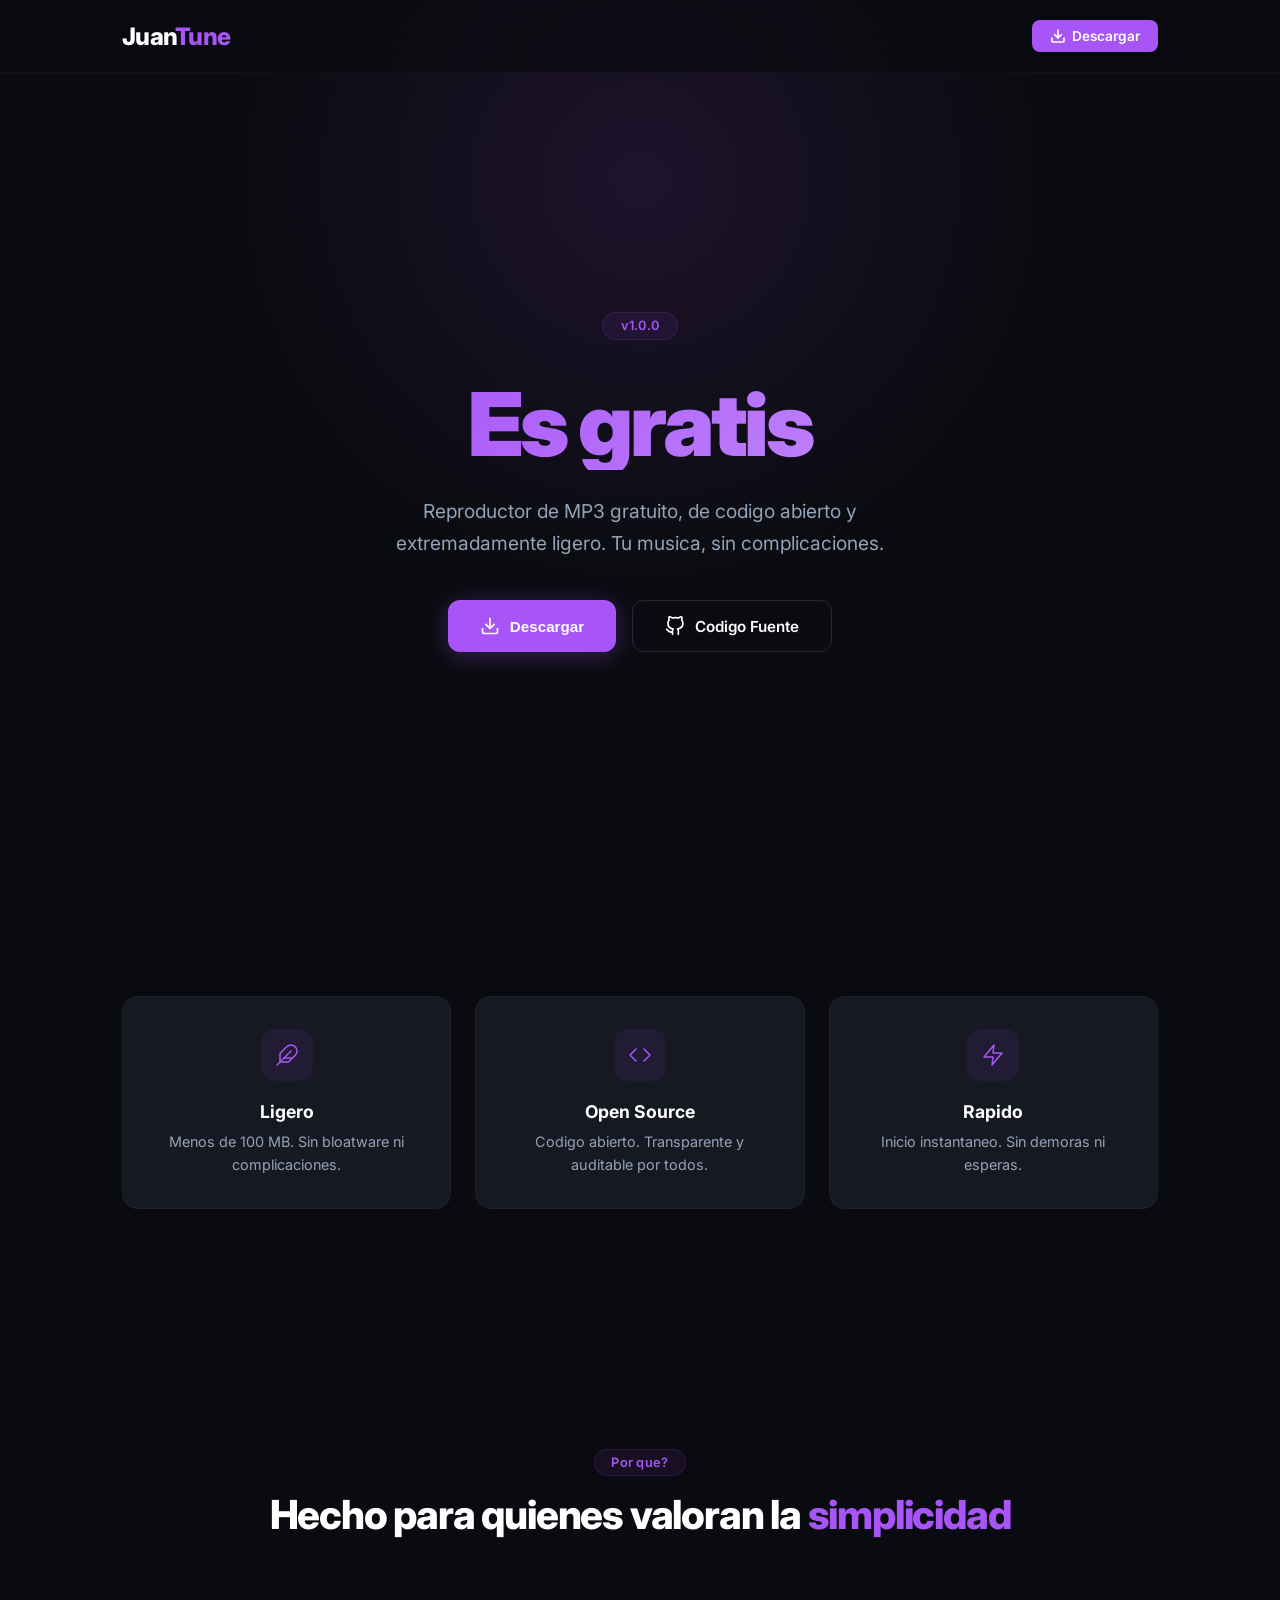
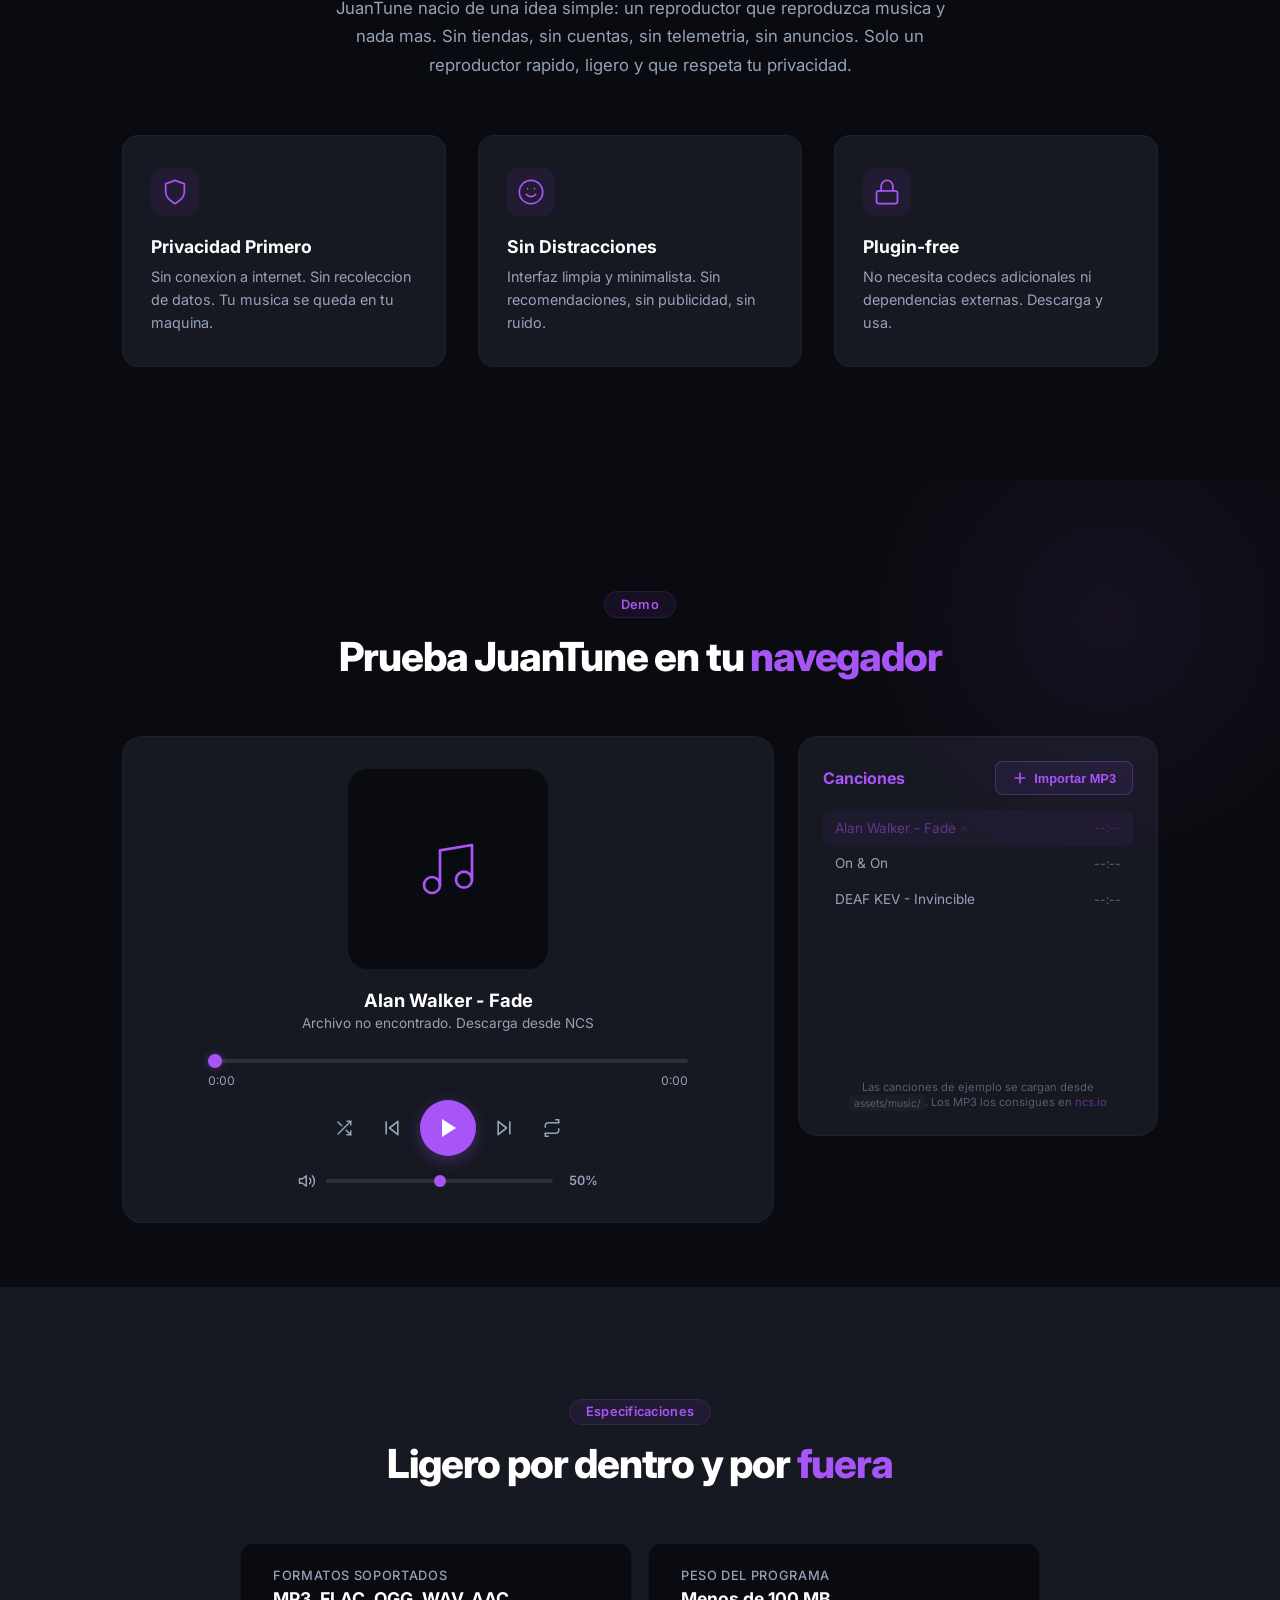
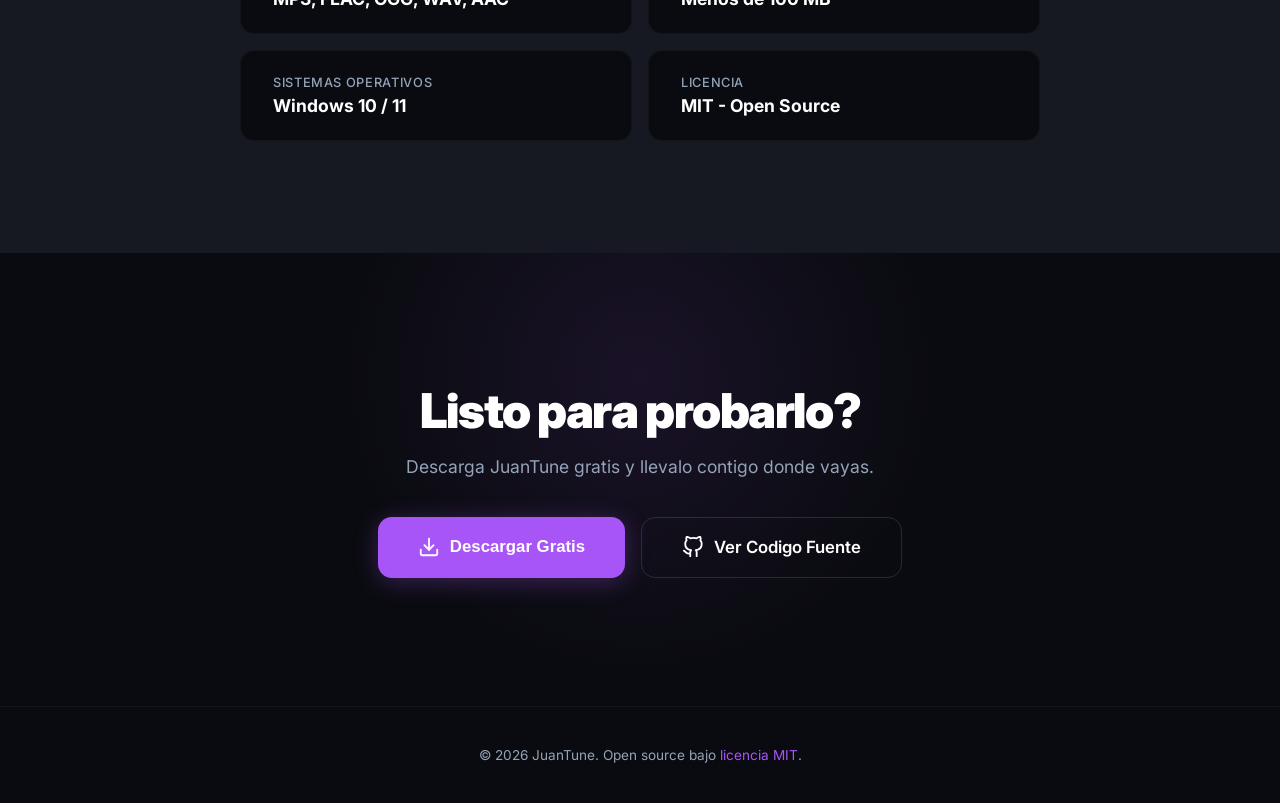
==== index.html @ 6fbe0852 "Initial commit: landing page, demo player, download page" ====
<!DOCTYPE html>
<html lang="es">
<head>
    <meta charset="UTF-8">
    <meta name="viewport" content="width=device-width, initial-scale=1.0">
    <meta name="description" content="JuanTune - Reproductor de MP3 gratuito, open-source y ligero. Descarga ya.">
    <title>JuanTune — Reproductor de Música</title>
    <link rel="preconnect" href="https://fonts.googleapis.com">
    <link rel="preconnect" href="https://fonts.gstatic.com" crossorigin>
    <link href="https://fonts.googleapis.com/css2?family=Inter:wght@300;400;500;600;700;800;900&display=swap" rel="stylesheet">
    <link rel="stylesheet" href="css/style.css">
</head>
<body>

    <nav class="navbar">
        <div class="container nav-inner">
            <a href="/" class="logo">Juan<span>Tune</span></a>
            <div class="nav-links">
                <a href="download.html" class="nav-download-btn">
                    <svg width="16" height="16" viewBox="0 0 24 24" fill="none" stroke="currentColor" stroke-width="2.5" stroke-linecap="round" stroke-linejoin="round"><path d="M21 15v4a2 2 0 0 1-2 2H5a2 2 0 0 1-2-2v-4"/><polyline points="7 10 12 15 17 10"/><line x1="12" y1="15" x2="12" y2="3"/></svg>
                    Descargar
                </a>
            </div>
        </div>
    </nav>

    <main>
        <section class="hero">
            <div class="hero-glow"></div>
            <div class="container hero-content">
                <div class="tag">v1.0.0</div>
                <h1 class="hero-title">
                    <span class="slider-wrapper" aria-label="Es gratis, Es ligero, Es rapido, Es JuanTune">
                        <span class="slider-track">
                            <span class="slide">Es gratis</span>
                            <span class="slide">Es ligero</span>
                            <span class="slide">Es rapido</span>
                            <span class="slide">Es JuanTune</span>
                        </span>
                    </span>
                </h1>
                <p class="hero-desc">
                    Reproductor de MP3 gratuito, de codigo abierto y extremadamente ligero.
                    Tu musica, sin complicaciones.
                </p>
                <div class="hero-buttons">
                    <button class="btn btn-primary" id="btn-open-download">
                        <svg width="20" height="20" viewBox="0 0 24 24" fill="none" stroke="currentColor" stroke-width="2" stroke-linecap="round" stroke-linejoin="round"><path d="M21 15v4a2 2 0 0 1-2 2H5a2 2 0 0 1-2-2v-4"/><polyline points="7 10 12 15 17 10"/><line x1="12" y1="15" x2="12" y2="3"/></svg>
                        Descargar
                    </button>
                    <a href="https://github.com/juancho033/JUANTUNE" class="btn btn-secondary" target="_blank" rel="noopener noreferrer">
                        <svg width="20" height="20" viewBox="0 0 24 24" fill="none" stroke="currentColor" stroke-width="2" stroke-linecap="round" stroke-linejoin="round"><path d="M9 19c-5 1.5-5-2.5-7-3m14 6v-3.87a3.37 3.37 0 0 0-.94-2.61c3.14-.35 6.44-1.54 6.44-7A5.44 5.44 0 0 0 20 4.77 5.07 5.07 0 0 0 19.91 1S18.73.65 16 2.48a13.38 13.38 0 0 0-7 0C6.27.65 5.09 1 5.09 1A5.07 5.07 0 0 0 5 4.77a5.44 5.44 0 0 0-1.5 3.78c0 5.42 3.3 6.61 6.44 7A3.37 3.37 0 0 0 9 18.13V22"/></svg>
                        Codigo Fuente
                    </a>
                </div>
            </div>
        </section>

        <section class="features">
            <div class="container">
                <div class="features-grid">
                    <div class="feature-card">
                        <div class="feature-icon">
                            <svg width="24" height="24" viewBox="0 0 24 24" fill="none" stroke="#A855F7" stroke-width="1.5" stroke-linecap="round" stroke-linejoin="round"><path d="M20.24 12.24a6 6 0 0 0-8.49-8.49L5 10.5V19h8.5z"/><line x1="16" y1="8" x2="2" y2="22"/><line x1="17.5" y1="15" x2="9" y2="15"/></svg>
                        </div>
                        <h3>Ligero</h3>
                        <p>Menos de 100 MB. Sin bloatware ni complicaciones.</p>
                    </div>
                    <div class="feature-card">
                        <div class="feature-icon">
                            <svg width="24" height="24" viewBox="0 0 24 24" fill="none" stroke="#A855F7" stroke-width="1.5" stroke-linecap="round" stroke-linejoin="round"><polyline points="16 18 22 12 16 6"/><polyline points="8 6 2 12 8 18"/></svg>
                        </div>
                        <h3>Open Source</h3>
                        <p>Codigo abierto. Transparente y auditable por todos.</p>
                    </div>
                    <div class="feature-card">
                        <div class="feature-icon">
                            <svg width="24" height="24" viewBox="0 0 24 24" fill="none" stroke="#A855F7" stroke-width="1.5" stroke-linecap="round" stroke-linejoin="round"><polygon points="13 2 3 14 12 14 11 22 21 10 12 10 13 2"/></svg>
                        </div>
                        <h3>Rapido</h3>
                        <p>Inicio instantaneo. Sin demoras ni esperas.</p>
                    </div>
                </div>
            </div>
        </section>

        <section class="about" id="about">
            <div class="container">
                <div class="section-header">
                    <span class="section-tag">Por que?</span>
                    <h2>Hecho para quienes valoran la <span>simplicidad</span></h2>
                </div>
                <p class="about-desc">
                    JuanTune nacio de una idea simple: un reproductor que reproduzca musica y nada mas.
                    Sin tiendas, sin cuentas, sin telemetria, sin anuncios. Solo un reproductor
                    rapido, ligero y que respeta tu privacidad.
                </p>
                <div class="about-grid">
                    <div class="about-item">
                        <div class="about-icon">
                            <svg width="28" height="28" viewBox="0 0 24 24" fill="none" stroke="currentColor" stroke-width="1.5" stroke-linecap="round" stroke-linejoin="round"><path d="M12 22s8-4 8-10V5l-8-3-8 3v7c0 6 8 10 8 10z"/></svg>
                        </div>
                        <h3>Privacidad Primero</h3>
                        <p>Sin conexion a internet. Sin recoleccion de datos. Tu musica se queda en tu maquina.</p>
                    </div>
                    <div class="about-item">
                        <div class="about-icon">
                            <svg width="28" height="28" viewBox="0 0 24 24" fill="none" stroke="currentColor" stroke-width="1.5" stroke-linecap="round" stroke-linejoin="round"><circle cx="12" cy="12" r="10"/><path d="M8 14s1.5 2 4 2 4-2 4-2"/><path d="M9 9h.01"/><path d="M15 9h.01"/></svg>
                        </div>
                        <h3>Sin Distracciones</h3>
                        <p>Interfaz limpia y minimalista. Sin recomendaciones, sin publicidad, sin ruido.</p>
                    </div>
                    <div class="about-item">
                        <div class="about-icon">
                            <svg width="28" height="28" viewBox="0 0 24 24" fill="none" stroke="currentColor" stroke-width="1.5" stroke-linecap="round" stroke-linejoin="round"><rect x="3" y="11" width="18" height="11" rx="2" ry="2"/><path d="M7 11V7a5 5 0 0 1 10 0v4"/></svg>
                        </div>
                        <h3>Plugin-free</h3>
                        <p>No necesita codecs adicionales ni dependencias externas. Descarga y usa.</p>
                    </div>
                </div>
            </div>
        </section>

        <section class="demo-player" id="demo">
            <div class="demo-glow"></div>
            <div class="container">
                <div class="section-header">
                    <span class="section-tag">Demo</span>
                    <h2>Prueba JuanTune en tu <span>navegador</span></h2>
                </div>
            </div>
            <div class="player-demo-wrapper">
                <div class="container">
                    <div class="player-demo-layout">
                        <div class="player-main">
                            <div class="player-art" id="player-art">
                                <svg width="64" height="64" viewBox="0 0 24 24" fill="none" stroke="currentColor" stroke-width="1" stroke-linecap="round" stroke-linejoin="round"><path d="M9 18V5l12-2v13"/><circle cx="6" cy="18" r="3"/><circle cx="18" cy="16" r="3"/></svg>
                            </div>
                            <div class="player-info">
                                <h3 id="player-title">Ninguna cancion seleccionada</h3>
                                <p id="player-subtitle">Importa un archivo MP3 para comenzar</p>
                            </div>
                            <div class="player-progress-area">
                                <input type="range" class="progress-bar" id="progress-bar" min="0" max="100" value="0" step="0.1">
                                <div class="time-row">
                                    <span id="time-current">0:00</span>
                                    <span id="time-total">0:00</span>
                                </div>
                            </div>
                            <div class="player-controls">
                                <button class="ctrl-btn" id="ctrl-shuffle" title="Aleatorio">
                                    <svg width="18" height="18" viewBox="0 0 24 24" fill="none" stroke="currentColor" stroke-width="2" stroke-linecap="round" stroke-linejoin="round"><polyline points="16 3 21 3 21 8"/><line x1="4" y1="20" x2="21" y2="3"/><polyline points="21 16 21 21 16 21"/><line x1="15" y1="15" x2="21" y2="21"/><line x1="4" y1="4" x2="9" y2="9"/></svg>
                                </button>
                                <button class="ctrl-btn" id="ctrl-prev" title="Anterior">
                                    <svg width="20" height="20" viewBox="0 0 24 24" fill="none" stroke="currentColor" stroke-width="2" stroke-linecap="round" stroke-linejoin="round"><polygon points="19 20 9 12 19 4 19 20"/><line x1="5" y1="19" x2="5" y2="5"/></svg>
                                </button>
                                <button class="ctrl-btn ctrl-play" id="ctrl-play" title="Reproducir">
                                    <svg width="24" height="24" viewBox="0 0 24 24" fill="currentColor" stroke="none"><polygon points="6 3 20 12 6 21 6 3"/></svg>
                                    <svg width="24" height="24" viewBox="0 0 24 24" fill="currentColor" stroke="none" style="display:none"><rect x="6" y="4" width="4" height="16"/><rect x="14" y="4" width="4" height="16"/></svg>
                                </button>
                                <button class="ctrl-btn" id="ctrl-next" title="Siguiente">
                                    <svg width="20" height="20" viewBox="0 0 24 24" fill="none" stroke="currentColor" stroke-width="2" stroke-linecap="round" stroke-linejoin="round"><polygon points="5 4 15 12 5 20 5 4"/><line x1="19" y1="5" x2="19" y2="19"/></svg>
                                </button>
                                <button class="ctrl-btn" id="ctrl-repeat" title="Repetir">
                                    <svg width="18" height="18" viewBox="0 0 24 24" fill="none" stroke="currentColor" stroke-width="2" stroke-linecap="round" stroke-linejoin="round"><polyline points="17 1 21 1 21 5"/><path d="M3 11V9a4 4 0 0 1 4-4h14"/><polyline points="7 23 3 23 3 19"/><path d="M21 13v2a4 4 0 0 1-4 4H3"/></svg>
                                </button>
                            </div>
                            <div class="player-volume-area">
                                <svg width="18" height="18" viewBox="0 0 24 24" fill="none" stroke="currentColor" stroke-width="2" stroke-linecap="round" stroke-linejoin="round"><polygon points="11 5 6 9 2 9 2 15 6 15 11 19 11 5"/><path d="M19.07 4.93a10 10 0 0 1 0 14.14"/><path d="M15.54 8.46a5 5 0 0 1 0 7.07"/></svg>
                                <input type="range" class="volume-bar" id="volume-bar" min="0" max="100" value="50">
                                <span id="volume-pct">50%</span>
                            </div>
                        </div>
                        <div class="player-sidebar">
                            <div class="sidebar-header">
                                <h3>Canciones</h3>
                                <button class="import-btn" id="btn-import">
                                    <svg width="16" height="16" viewBox="0 0 24 24" fill="none" stroke="currentColor" stroke-width="2.5" stroke-linecap="round" stroke-linejoin="round"><line x1="12" y1="5" x2="12" y2="19"/><line x1="5" y1="12" x2="19" y2="12"/></svg>
                                    Importar MP3
                                </button>
                            </div>
                            <div class="sidebar-list" id="song-list">
                                <p class="sidebar-empty">Cargando canciones...</p>
                            </div>
                            <p class="sidebar-note">Las canciones de ejemplo se cargan desde <code>assets/music/</code>. Los MP3 los consigues en <a href="https://ncs.io/" target="_blank" rel="noopener noreferrer">ncs.io</a></p>
                        </div>
                    </div>
                </div>
            </div>
            <input type="file" id="file-input" accept=".mp3,audio/mpeg" hidden multiple>
            <audio id="audio-player" hidden></audio>
        </section>

        <section class="specs" id="specs">
            <div class="container">
                <div class="section-header">
                    <span class="section-tag">Especificaciones</span>
                    <h2>Ligero por dentro y por <span>fuera</span></h2>
                </div>
                <div class="specs-grid">
                    <div class="spec-item">
                        <span class="spec-label">Formatos Soportados</span>
                        <span class="spec-value">MP3, FLAC, OGG, WAV, AAC</span>
                    </div>
                    <div class="spec-item">
                        <span class="spec-label">Peso del programa</span>
                        <span class="spec-value">Menos de 100 MB</span>
                    </div>
                    <div class="spec-item">
                        <span class="spec-label">Sistemas Operativos</span>
                        <span class="spec-value">Windows 10 / 11</span>
                    </div>
                    <div class="spec-item">
                        <span class="spec-label">Licencia</span>
                        <span class="spec-value">MIT - Open Source</span>
                    </div>
                </div>
            </div>
        </section>

        <section class="cta" id="download">
            <div class="cta-glow"></div>
            <div class="container cta-content">
                <h2>Listo para probarlo?</h2>
                <p>Descarga JuanTune gratis y llevalo contigo donde vayas.</p>
                <div class="cta-buttons">
                    <button class="btn btn-primary btn-lg btn-open-download">
                        <svg width="22" height="22" viewBox="0 0 24 24" fill="none" stroke="currentColor" stroke-width="2" stroke-linecap="round" stroke-linejoin="round"><path d="M21 15v4a2 2 0 0 1-2 2H5a2 2 0 0 1-2-2v-4"/><polyline points="7 10 12 15 17 10"/><line x1="12" y1="15" x2="12" y2="3"/></svg>
                        Descargar Gratis
                    </button>
                    <a href="https://github.com/juancho033/JUANTUNE" class="btn btn-secondary btn-lg" target="_blank" rel="noopener noreferrer">
                        <svg width="22" height="22" viewBox="0 0 24 24" fill="none" stroke="currentColor" stroke-width="2" stroke-linecap="round" stroke-linejoin="round"><path d="M9 19c-5 1.5-5-2.5-7-3m14 6v-3.87a3.37 3.37 0 0 0-.94-2.61c3.14-.35 6.44-1.54 6.44-7A5.44 5.44 0 0 0 20 4.77 5.07 5.07 0 0 0 19.91 1S18.73.65 16 2.48a13.38 13.38 0 0 0-7 0C6.27.65 5.09 1 5.09 1A5.07 5.07 0 0 0 5 4.77a5.44 5.44 0 0 0-1.5 3.78c0 5.42 3.3 6.61 6.44 7A3.37 3.37 0 0 0 9 18.13V22"/></svg>
                        Ver Codigo Fuente
                    </a>
                </div>
            </div>
        </section>
    </main>

    <footer class="footer">
        <div class="container">
            <p>&copy; 2026 JuanTune. Open source bajo <a href="#">licencia MIT</a>.</p>
        </div>
    </footer>

    <div class="modal-overlay" id="modal-download">
        <div class="modal">
            <div class="modal-header">
                <h2>Descargar <span>JuanTune</span></h2>
                <button class="modal-close" id="modal-close" aria-label="Cerrar">
                    <svg width="20" height="20" viewBox="0 0 24 24" fill="none" stroke="currentColor" stroke-width="2.5" stroke-linecap="round" stroke-linejoin="round"><line x1="18" y1="6" x2="6" y2="18"/><line x1="6" y1="6" x2="18" y2="18"/></svg>
                </button>
            </div>
            <div class="modal-version-tabs">
                <button class="mdl-tab active" data-version="1.0.0">v1.0.0</button>
                <button class="mdl-tab disabled" disabled>v1.1.0</button>
                <button class="mdl-tab disabled" disabled>v1.2.0</button>
            </div>
            <div class="modal-platforms">
                <div class="mdl-card active">
                    <div class="mdl-card-header">
                        <svg width="24" height="24" viewBox="0 0 24 24" fill="none" stroke="#A855F7" stroke-width="1.5" stroke-linecap="round" stroke-linejoin="round"><rect x="2" y="3" width="20" height="14" rx="2" ry="2"/><line x1="8" y1="21" x2="16" y2="21"/><line x1="12" y1="17" x2="12" y2="21"/></svg>
                        <div>
                            <strong>Windows 10 / 11</strong>
                            <span class="mdl-badge">Disponible</span>
                        </div>
                    </div>
                    <p class="mdl-desc">Version estable de 64 bits.</p>
                    <div class="mdl-meta">
                        <span>~100 MB</span>
                        <span>x64</span>
                        <a href="https://github.com/juancho033/JUANTUNE" class="mdl-link-github" target="_blank" rel="noopener noreferrer">Ver en GitHub</a>
                    </div>
                    <a href="https://drive.google.com/uc?export=download&id=1_-IQw2UL4AsbxAZYWp8c9o5JoNOeihp7" class="btn btn-primary mdl-btn" download>
                        <svg width="16" height="16" viewBox="0 0 24 24" fill="none" stroke="currentColor" stroke-width="2" stroke-linecap="round" stroke-linejoin="round"><path d="M21 15v4a2 2 0 0 1-2 2H5a2 2 0 0 1-2-2v-4"/><polyline points="7 10 12 15 17 10"/><line x1="12" y1="15" x2="12" y2="3"/></svg>
                        Descargar v1.0.0
                    </a>
                </div>
                <div class="mdl-card disabled soon">
                    <div class="mdl-card-header">
                        <svg width="24" height="24" viewBox="0 0 24 24" fill="none" stroke="currentColor" stroke-width="1.5" stroke-linecap="round" stroke-linejoin="round"><rect x="2" y="3" width="20" height="14" rx="2" ry="2"/><line x1="8" y1="21" x2="16" y2="21"/><line x1="12" y1="17" x2="12" y2="21"/></svg>
                        <div>
                            <strong>Windows 7</strong>
                            <span class="mdl-badge soon">Proximamente</span>
                        </div>
                    </div>
                    <p class="mdl-desc">Soporte en desarrollo.</p>
                    <div class="mdl-meta">
                        <span>--</span>
                        <span>x86 / x64</span>
                    </div>
                    <button class="mdl-btn-disabled" disabled>Proximamente</button>
                </div>
                <div class="mdl-card disabled soon">
                    <div class="mdl-card-header">
                        <svg width="24" height="24" viewBox="0 0 24 24" fill="none" stroke="currentColor" stroke-width="1.5" stroke-linecap="round" stroke-linejoin="round"><path d="M4 17l6-6-6-6"/><path d="M12 19h8"/></svg>
                        <div>
                            <strong>Linux</strong>
                            <span class="mdl-badge soon">Proximamente</span>
                        </div>
                    </div>
                    <p class="mdl-desc">Paquetes .deb, .rpm y AppImage.</p>
                    <div class="mdl-meta">
                        <span>--</span>
                        <span>x64 / ARM</span>
                    </div>
                    <button class="mdl-btn-disabled" disabled>Proximamente</button>
                </div>
                <div class="mdl-card disabled soon">
                    <div class="mdl-card-header">
                        <svg width="24" height="24" viewBox="0 0 24 24" fill="none" stroke="currentColor" stroke-width="1.5" stroke-linecap="round" stroke-linejoin="round"><rect x="5" y="2" width="14" height="20" rx="2" ry="2"/><line x1="12" y1="18" x2="12" y2="18"/></svg>
                        <div>
                            <strong>Android</strong>
                            <span class="mdl-badge soon">Proximamente</span>
                        </div>
                    </div>
                    <p class="mdl-desc">App nativa en desarrollo.</p>
                    <div class="mdl-meta">
                        <span>--</span>
                        <span>ARM64</span>
                    </div>
                    <button class="mdl-btn-disabled" disabled>Proximamente</button>
                </div>
            </div>
            <p class="modal-footer-text"><a href="download.html">Ver pagina completa de descargas</a></p>
        </div>
    </div>

    <script src="js/main.js"></script>
    <script src="js/demo-player.js"></script>
</body>
</html>
---- css/style.css ----
*,
*::before,
*::after {
    margin: 0;
    padding: 0;
    box-sizing: border-box;
}

html {
    scroll-behavior: smooth;
}

body {
    font-family: 'Inter', 'Segoe UI Variable', system-ui, -apple-system, sans-serif;
    background-color: #0A0B10;
    color: #FFFFFF;
    min-height: 100vh;
    overflow-x: hidden;
    -webkit-font-smoothing: antialiased;
    -moz-osx-font-smoothing: grayscale;
}

.container {
    max-width: 1100px;
    margin: 0 auto;
    padding: 0 2rem;
}

a {
    text-decoration: none;
    color: inherit;
}

.navbar {
    position: fixed;
    top: 0;
    left: 0;
    width: 100%;
    z-index: 100;
    padding: 1.25rem 0;
    background: rgba(10, 11, 16, 0.75);
    backdrop-filter: blur(20px);
    -webkit-backdrop-filter: blur(20px);
    border-bottom: 1px solid rgba(255, 255, 255, 0.03);
}

.nav-inner {
    display: flex;
    align-items: center;
    justify-content: space-between;
}

.nav-links {
    display: flex;
    align-items: center;
    gap: 1rem;
}

.nav-download-btn {
    display: inline-flex;
    align-items: center;
    gap: 0.4rem;
    padding: 0.5rem 1.1rem;
    border-radius: 8px;
    font-size: 0.85rem;
    font-weight: 600;
    background: #A855F7;
    color: #FFFFFF;
    transition: all 0.3s;
}

.nav-download-btn:hover {
    background: #7E22CE;
    transform: translateY(-1px);
    box-shadow: 0 4px 16px rgba(168, 85, 247, 0.3);
}

.logo {
    font-size: 1.5rem;
    font-weight: 800;
    letter-spacing: -0.03em;
    transition: opacity 0.3s;
}

.logo:hover {
    opacity: 0.8;
}

.logo span {
    color: #A855F7;
}

.hero {
    min-height: 100vh;
    display: flex;
    align-items: center;
    justify-content: center;
    position: relative;
    padding: 8rem 0 4rem;
    overflow: hidden;
}

.hero-glow {
    position: absolute;
    top: -30%;
    left: 50%;
    transform: translateX(-50%);
    width: 900px;
    height: 900px;
    background: radial-gradient(circle at center, rgba(168, 85, 247, 0.12) 0%, transparent 65%);
    pointer-events: none;
}

.hero-content {
    text-align: center;
    max-width: 800px;
    margin: 0 auto;
    position: relative;
    z-index: 1;
}

.tag {
    display: inline-block;
    padding: 0.35rem 1.1rem;
    border-radius: 100px;
    background: rgba(168, 85, 247, 0.08);
    border: 1px solid rgba(168, 85, 247, 0.15);
    color: #A855F7;
    font-size: 0.8rem;
    font-weight: 600;
    letter-spacing: 0.02em;
    margin-bottom: 2rem;
    animation: fadeInDown 0.8s ease-out;
}

.hero-title {
    font-size: clamp(3rem, 8vw, 5.5rem);
    font-weight: 900;
    line-height: 1.05;
    margin-bottom: 1.5rem;
    letter-spacing: -0.04em;
    animation: fadeInUp 0.8s ease-out 0.15s both;
}

.slider-wrapper {
    display: inline-block;
    height: 1.05em;
    overflow: hidden;
    vertical-align: text-bottom;
    position: relative;
}

.slider-track {
    display: flex;
    flex-direction: column;
    flex-shrink: 0;
    will-change: transform;
}

.slide {
    height: 1.05em;
    flex-shrink: 0;
    display: flex;
    align-items: center;
    justify-content: center;
    background: linear-gradient(135deg, #A855F7, #c084fc);
    -webkit-background-clip: text;
    -webkit-text-fill-color: transparent;
    background-clip: text;
    color: transparent;
    white-space: nowrap;
}

.hero-desc {
    font-size: clamp(1rem, 1.8vw, 1.2rem);
    color: #94A3B8;
    font-weight: 400;
    line-height: 1.7;
    max-width: 540px;
    margin: 0 auto 2.5rem;
    animation: fadeInUp 0.8s ease-out 0.3s both;
}

.hero-buttons {
    display: flex;
    gap: 1rem;
    justify-content: center;
    flex-wrap: wrap;
    animation: fadeInUp 0.8s ease-out 0.45s both;
}

.btn {
    display: inline-flex;
    align-items: center;
    gap: 0.6rem;
    padding: 0.95rem 2rem;
    border-radius: 12px;
    font-size: 0.95rem;
    font-weight: 600;
    text-decoration: none;
    transition: all 0.3s cubic-bezier(0.4, 0, 0.2, 1);
    cursor: pointer;
    border: none;
    position: relative;
    overflow: hidden;
}

.btn svg {
    flex-shrink: 0;
}

.btn-primary {
    background: #A855F7;
    color: #FFFFFF;
    box-shadow: 0 4px 24px rgba(168, 85, 247, 0.3);
}

.btn-primary::before {
    content: '';
    position: absolute;
    top: 0;
    left: 0;
    right: 0;
    bottom: 0;
    background: linear-gradient(135deg, rgba(255,255,255,0.1), transparent);
    opacity: 0;
    transition: opacity 0.3s;
    border-radius: inherit;
}

.btn-primary:hover {
    background: #7E22CE;
    transform: translateY(-3px);
    box-shadow: 0 8px 32px rgba(168, 85, 247, 0.45);
}

.btn-primary:hover::before {
    opacity: 1;
}

.btn-primary:active {
    transform: translateY(-1px);
}

.btn-secondary {
    background: transparent;
    color: #FFFFFF;
    border: 1px solid rgba(255, 255, 255, 0.12);
}

.btn-secondary:hover {
    border-color: rgba(168, 85, 247, 0.5);
    background: rgba(168, 85, 247, 0.08);
    transform: translateY(-3px);
    box-shadow: 0 8px 32px rgba(168, 85, 247, 0.1);
}

.btn-secondary:active {
    transform: translateY(-1px);
}

.features {
    padding: 6rem 0 8rem;
    position: relative;
}

.features-grid {
    display: grid;
    grid-template-columns: repeat(3, 1fr);
    gap: 1.5rem;
}

.feature-card {
    padding: 2rem 1.75rem;
    border-radius: 16px;
    background: #161822;
    border: 1px solid rgba(255, 255, 255, 0.04);
    text-align: center;
    transition: all 0.4s cubic-bezier(0.4, 0, 0.2, 1);
    position: relative;
    overflow: hidden;
}

.feature-card::before {
    content: '';
    position: absolute;
    top: 0;
    left: 0;
    right: 0;
    height: 2px;
    background: linear-gradient(90deg, transparent, rgba(168, 85, 247, 0.4), transparent);
    opacity: 0;
    transition: opacity 0.4s;
}

.feature-card:hover {
    border-color: rgba(168, 85, 247, 0.2);
    transform: translateY(-6px);
    box-shadow: 0 12px 40px rgba(0, 0, 0, 0.3);
}

.feature-card:hover::before {
    opacity: 1;
}

.feature-icon {
    width: 52px;
    height: 52px;
    border-radius: 14px;
    background: rgba(168, 85, 247, 0.08);
    display: flex;
    align-items: center;
    justify-content: center;
    margin: 0 auto 1.25rem;
    transition: all 0.3s;
}

.feature-card:hover .feature-icon {
    background: rgba(168, 85, 247, 0.15);
    box-shadow: 0 0 30px rgba(168, 85, 247, 0.1);
}

.feature-card h3 {
    font-size: 1.1rem;
    font-weight: 700;
    margin-bottom: 0.5rem;
    color: #FFFFFF;
}

.feature-card p {
    color: #94A3B8;
    font-size: 0.9rem;
    line-height: 1.6;
}

.section-header {
    text-align: center;
    margin-bottom: 3.5rem;
}

.section-tag {
    display: inline-block;
    padding: 0.3rem 1rem;
    border-radius: 100px;
    background: rgba(168, 85, 247, 0.08);
    border: 1px solid rgba(168, 85, 247, 0.15);
    color: #A855F7;
    font-size: 0.8rem;
    font-weight: 600;
    letter-spacing: 0.02em;
    margin-bottom: 1rem;
}

.section-header h2 {
    font-size: clamp(1.8rem, 4vw, 2.5rem);
    font-weight: 800;
    line-height: 1.15;
    letter-spacing: -0.03em;
    color: #FFFFFF;
}

.section-header h2 span {
    color: #A855F7;
}

.about {
    padding: 7rem 0;
    background: #0A0B10;
    position: relative;
}

.about-desc {
    text-align: center;
    color: #94A3B8;
    font-size: 1.05rem;
    line-height: 1.7;
    max-width: 640px;
    margin: 0 auto 3.5rem;
}

.about-grid {
    display: grid;
    grid-template-columns: repeat(3, 1fr);
    gap: 2rem;
}

.about-item {
    background: #161822;
    border: 1px solid rgba(255, 255, 255, 0.04);
    border-radius: 16px;
    padding: 2rem 1.75rem;
    transition: all 0.4s cubic-bezier(0.4, 0, 0.2, 1);
    position: relative;
    overflow: hidden;
}

.about-item::before {
    content: '';
    position: absolute;
    top: 0;
    left: 0;
    right: 0;
    height: 2px;
    background: linear-gradient(90deg, transparent, rgba(168, 85, 247, 0.4), transparent);
    opacity: 0;
    transition: opacity 0.4s;
}

.about-item:hover {
    border-color: rgba(168, 85, 247, 0.2);
    transform: translateY(-6px);
    box-shadow: 0 12px 40px rgba(0, 0, 0, 0.3);
}

.about-item:hover::before {
    opacity: 1;
}

.about-icon {
    width: 48px;
    height: 48px;
    border-radius: 12px;
    background: rgba(168, 85, 247, 0.08);
    display: flex;
    align-items: center;
    justify-content: center;
    margin-bottom: 1.25rem;
    color: #A855F7;
    transition: all 0.3s;
}

.about-item:hover .about-icon {
    background: rgba(168, 85, 247, 0.15);
    box-shadow: 0 0 24px rgba(168, 85, 247, 0.1);
}

.about-item h3 {
    font-size: 1.1rem;
    font-weight: 700;
    margin-bottom: 0.5rem;
    color: #FFFFFF;
}

.about-item p {
    color: #94A3B8;
    font-size: 0.9rem;
    line-height: 1.6;
}

.demo-player {
    padding: 7rem 0 4rem;
    background: #0A0B10;
    position: relative;
    overflow: hidden;
    transition: box-shadow 0.3s;
}

.demo-player.drag-over {
    box-shadow: inset 0 0 0 2px #A855F7;
}

.demo-glow {
    position: absolute;
    top: -20%;
    right: -10%;
    width: 600px;
    height: 600px;
    background: radial-gradient(circle at center, rgba(168, 85, 247, 0.08) 0%, transparent 60%);
    pointer-events: none;
}

.player-demo-wrapper {
    margin-top: 1rem;
}

.player-demo-layout {
    display: grid;
    grid-template-columns: 1fr 360px;
    gap: 1.5rem;
    align-items: start;
}

.player-main {
    background: #161822;
    border: 1px solid rgba(255, 255, 255, 0.04);
    border-radius: 20px;
    padding: 2rem;
    display: flex;
    flex-direction: column;
    align-items: center;
}

.player-art {
    width: 200px;
    height: 200px;
    border-radius: 20px;
    background: #0A0B10;
    display: flex;
    align-items: center;
    justify-content: center;
    color: #A855F7;
    opacity: 0.5;
    margin-bottom: 1.25rem;
    flex-shrink: 0;
    transition: all 0.3s;
}

.player-art.has-song {
    opacity: 1;
}

.player-info {
    text-align: center;
    margin-bottom: 1rem;
    width: 100%;
}

.player-info h3 {
    font-size: 1.15rem;
    font-weight: 700;
    color: #FFFFFF;
    margin-bottom: 0.25rem;
    white-space: nowrap;
    overflow: hidden;
    text-overflow: ellipsis;
}

.player-info p {
    font-size: 0.85rem;
    color: #94A3B8;
}

.player-progress-area {
    width: 100%;
    max-width: 480px;
    margin-bottom: 0.75rem;
}

.progress-bar {
    -webkit-appearance: none;
    appearance: none;
    width: 100%;
    height: 4px;
    background: rgba(255, 255, 255, 0.1);
    border-radius: 2px;
    outline: none;
    cursor: pointer;
}

.progress-bar::-webkit-slider-thumb {
    -webkit-appearance: none;
    appearance: none;
    width: 14px;
    height: 14px;
    border-radius: 50%;
    background: #A855F7;
    cursor: pointer;
    box-shadow: 0 0 8px rgba(168, 85, 247, 0.4);
    transition: transform 0.2s;
}

.progress-bar::-webkit-slider-thumb:hover {
    transform: scale(1.2);
}

.progress-bar::-moz-range-thumb {
    width: 14px;
    height: 14px;
    border-radius: 50%;
    background: #A855F7;
    cursor: pointer;
    border: none;
}

.time-row {
    display: flex;
    justify-content: space-between;
    font-size: 0.75rem;
    color: #94A3B8;
    margin-top: 0.35rem;
    font-variant-numeric: tabular-nums;
}

.player-controls {
    display: flex;
    align-items: center;
    gap: 0.5rem;
    margin-bottom: 1rem;
}

.ctrl-btn {
    display: flex;
    align-items: center;
    justify-content: center;
    width: 40px;
    height: 40px;
    border-radius: 50%;
    border: none;
    background: transparent;
    color: #94A3B8;
    cursor: pointer;
    transition: all 0.25s;
}

.ctrl-btn:hover {
    color: #FFFFFF;
    background: rgba(255, 255, 255, 0.05);
}

.ctrl-btn:active {
    transform: scale(0.92);
}

.ctrl-btn.active {
    color: #A855F7;
}

.ctrl-play {
    width: 56px;
    height: 56px;
    background: #A855F7;
    color: #FFFFFF;
    box-shadow: 0 4px 16px rgba(168, 85, 247, 0.3);
}

.ctrl-play:hover {
    background: #7E22CE;
    color: #FFFFFF;
    box-shadow: 0 6px 24px rgba(168, 85, 247, 0.4);
    transform: scale(1.05);
}

.player-volume-area {
    display: flex;
    align-items: center;
    gap: 0.6rem;
    width: 100%;
    max-width: 300px;
    color: #94A3B8;
}

.volume-bar {
    -webkit-appearance: none;
    appearance: none;
    flex: 1;
    height: 4px;
    background: rgba(255, 255, 255, 0.1);
    border-radius: 2px;
    outline: none;
    cursor: pointer;
}

.volume-bar::-webkit-slider-thumb {
    -webkit-appearance: none;
    appearance: none;
    width: 12px;
    height: 12px;
    border-radius: 50%;
    background: #A855F7;
    cursor: pointer;
}

.volume-bar::-moz-range-thumb {
    width: 12px;
    height: 12px;
    border-radius: 50%;
    background: #A855F7;
    cursor: pointer;
    border: none;
}

#volume-pct {
    font-size: 0.8rem;
    font-weight: 600;
    min-width: 35px;
    text-align: right;
    font-variant-numeric: tabular-nums;
}

.player-sidebar {
    background: #161822;
    border: 1px solid rgba(255, 255, 255, 0.04);
    border-radius: 20px;
    padding: 1.5rem;
    display: flex;
    flex-direction: column;
    min-height: 400px;
    max-height: 520px;
}

.sidebar-header {
    display: flex;
    align-items: center;
    justify-content: space-between;
    margin-bottom: 1rem;
    gap: 0.75rem;
    flex-wrap: wrap;
}

.sidebar-header h3 {
    font-size: 1rem;
    font-weight: 700;
    color: #A855F7;
}

.import-btn {
    display: inline-flex;
    align-items: center;
    gap: 0.4rem;
    padding: 0.5rem 1rem;
    border-radius: 8px;
    font-size: 0.8rem;
    font-weight: 600;
    border: 1px solid rgba(168, 85, 247, 0.3);
    background: rgba(168, 85, 247, 0.08);
    color: #A855F7;
    cursor: pointer;
    transition: all 0.25s;
    white-space: nowrap;
}

.import-btn:hover {
    background: rgba(168, 85, 247, 0.15);
    border-color: #A855F7;
}

.sidebar-list {
    flex: 1;
    overflow-y: auto;
    display: flex;
    flex-direction: column;
    gap: 2px;
}

.sidebar-list::-webkit-scrollbar {
    width: 4px;
}

.sidebar-list::-webkit-scrollbar-track {
    background: transparent;
}

.sidebar-list::-webkit-scrollbar-thumb {
    background: rgba(168, 85, 247, 0.3);
    border-radius: 2px;
}

.sidebar-empty {
    color: #94A3B8;
    font-size: 0.85rem;
    text-align: center;
    margin: auto;
    line-height: 1.5;
    opacity: 0.6;
}

.sidebar-note {
    font-size: 0.7rem;
    color: #94A3B8;
    opacity: 0.5;
    text-align: center;
    margin-top: 0.75rem;
    line-height: 1.4;
    padding: 0 0.5rem;
}

.sidebar-note code {
    font-family: 'Inter', monospace;
    background: rgba(255, 255, 255, 0.05);
    padding: 0.1rem 0.3rem;
    border-radius: 3px;
    font-size: 0.65rem;
}

.sidebar-note a {
    color: #A855F7;
    text-decoration: none;
}

.sidebar-note a:hover {
    text-decoration: underline;
}

.song-item {
    display: flex;
    align-items: center;
    gap: 0.6rem;
    padding: 0.55rem 0.75rem;
    border-radius: 8px;
    cursor: pointer;
    transition: all 0.2s;
    border: none;
    background: transparent;
    color: #94A3B8;
    text-align: left;
    width: 100%;
    font-family: inherit;
    font-size: 0.85rem;
}

.song-item:hover {
    background: rgba(255, 255, 255, 0.04);
    color: #FFFFFF;
}

.song-item.active {
    background: rgba(168, 85, 247, 0.12);
    color: #A855F7;
}

.song-item .song-name {
    flex: 1;
    overflow: hidden;
    text-overflow: ellipsis;
    white-space: nowrap;
}

.song-item .song-duration {
    font-size: 0.75rem;
    opacity: 0.6;
    flex-shrink: 0;
}

.song-missing {
    opacity: 0.5;
}

.song-missing .song-name::after {
    content: ' \2197';
    font-size: 0.7rem;
    opacity: 0.4;
}

.specs {
    padding: 7rem 0;
    background: #161822;
    position: relative;
}

.specs-grid {
    display: grid;
    grid-template-columns: repeat(2, 1fr);
    gap: 1rem;
    max-width: 800px;
    margin: 0 auto;
}

.spec-item {
    background: #0A0B10;
    border: 1px solid rgba(255, 255, 255, 0.04);
    border-radius: 14px;
    padding: 1.5rem 2rem;
    display: flex;
    flex-direction: column;
    gap: 0.3rem;
    transition: all 0.3s;
}

.spec-item:hover {
    border-color: rgba(168, 85, 247, 0.15);
}

.spec-label {
    font-size: 0.8rem;
    font-weight: 500;
    color: #94A3B8;
    text-transform: uppercase;
    letter-spacing: 0.05em;
}

.spec-value {
    font-size: 1.1rem;
    font-weight: 700;
    color: #FFFFFF;
}

.cta {
    padding: 8rem 0;
    background: #0A0B10;
    position: relative;
    overflow: hidden;
    text-align: center;
}

.cta-glow {
    position: absolute;
    top: -50%;
    left: 50%;
    transform: translateX(-50%);
    width: 700px;
    height: 700px;
    background: radial-gradient(circle at center, rgba(168, 85, 247, 0.1) 0%, transparent 60%);
    pointer-events: none;
}

.cta-content {
    position: relative;
    z-index: 1;
}

.cta h2 {
    font-size: clamp(2rem, 4.5vw, 3rem);
    font-weight: 900;
    letter-spacing: -0.03em;
    margin-bottom: 1rem;
}

.cta p {
    color: #94A3B8;
    font-size: 1.1rem;
    margin-bottom: 2.5rem;
}

.cta-buttons {
    display: flex;
    gap: 1rem;
    justify-content: center;
    flex-wrap: wrap;
}

.btn-lg {
    padding: 1.15rem 2.5rem;
    font-size: 1.05rem;
    border-radius: 14px;
}

.footer {
    padding: 2.5rem 0;
    border-top: 1px solid rgba(255, 255, 255, 0.04);
    text-align: center;
}

.footer p {
    color: #94A3B8;
    font-size: 0.85rem;
}

.footer a {
    color: #A855F7;
    text-decoration: none;
    transition: opacity 0.3s;
}

.footer a:hover {
    opacity: 0.8;
}

@keyframes fadeInUp {
    from {
        opacity: 0;
        transform: translateY(24px);
    }
    to {
        opacity: 1;
        transform: translateY(0);
    }
}

@keyframes fadeInDown {
    from {
        opacity: 0;
        transform: translateY(-12px);
    }
    to {
        opacity: 1;
        transform: translateY(0);
    }
}

@media (max-width: 900px) {
    .features-grid {
        grid-template-columns: repeat(2, 1fr);
    }

    .about-grid {
        grid-template-columns: repeat(2, 1fr);
    }

    .player-demo-layout {
        grid-template-columns: 1fr;
    }

    .player-sidebar {
        max-height: 300px;
        min-height: 250px;
    }

    .specs-grid {
        grid-template-columns: repeat(2, 1fr);
    }
}

@media (max-width: 640px) {
    .container {
        padding: 0 1.25rem;
    }

    .hero {
        padding: 6rem 0 3rem;
    }

    .hero-title {
        font-size: 2.8rem;
    }

    .hero-desc {
        font-size: 0.95rem;
    }

    .hero-buttons {
        flex-direction: column;
        align-items: stretch;
    }

    .btn {
        justify-content: center;
        padding: 0.9rem 1.5rem;
    }

    .btn-lg {
        padding: 1rem 2rem;
        font-size: 1rem;
    }

    .features {
        padding: 3rem 0 4rem;
    }

    .features-grid {
        grid-template-columns: 1fr;
        gap: 1rem;
    }

    .feature-card {
        padding: 1.5rem;
    }

    .about {
        padding: 4rem 0;
    }

    .about-grid {
        grid-template-columns: 1fr;
        gap: 1rem;
    }

    .about-desc {
        font-size: 0.95rem;
        margin-bottom: 2.5rem;
    }

    .about-item {
        padding: 1.5rem;
    }

    .specs {
        padding: 4rem 0;
    }

    .specs-grid {
        grid-template-columns: 1fr;
        gap: 0.75rem;
    }

    .spec-item {
        padding: 1.25rem 1.5rem;
    }

    .spec-value {
        font-size: 1rem;
    }

    .cta {
        padding: 5rem 0;
    }

    .cta p {
        font-size: 1rem;
    }

    .cta-buttons {
        flex-direction: column;
        align-items: stretch;
    }

    .section-header {
        margin-bottom: 2.5rem;
    }

    .demo-player {
        padding: 4rem 0 2rem;
    }

    .player-main {
        padding: 1.5rem;
    }

    .player-art {
        width: 160px;
        height: 160px;
    }

    .player-art svg {
        width: 48px;
        height: 48px;
    }

    .player-controls {
        gap: 0.25rem;
    }

    .ctrl-btn {
        width: 36px;
        height: 36px;
    }

    .ctrl-play {
        width: 48px;
        height: 48px;
    }

    .player-sidebar {
        max-height: 280px;
        min-height: 220px;
    }

    .sidebar-header {
        flex-direction: column;
        align-items: stretch;
    }

    .import-btn {
        justify-content: center;
    }
}

@media (max-width: 380px) {
    .hero-title {
        font-size: 2.2rem;
    }
}

.modal-overlay {
    position: fixed;
    top: 0;
    left: 0;
    width: 100%;
    height: 100%;
    background: rgba(0, 0, 0, 0.7);
    backdrop-filter: blur(8px);
    -webkit-backdrop-filter: blur(8px);
    z-index: 1000;
    display: flex;
    align-items: center;
    justify-content: center;
    opacity: 0;
    pointer-events: none;
    transition: opacity 0.3s ease;
    padding: 1rem;
}

.modal-overlay.open {
    opacity: 1;
    pointer-events: all;
}

.modal {
    background: #161822;
    border: 1px solid rgba(255, 255, 255, 0.06);
    border-radius: 20px;
    width: 100%;
    max-width: 520px;
    max-height: 90vh;
    overflow-y: auto;
    padding: 1.75rem;
    transform: translateY(20px) scale(0.97);
    transition: transform 0.3s ease;
}

.modal-overlay.open .modal {
    transform: translateY(0) scale(1);
}

.modal::-webkit-scrollbar {
    width: 4px;
}

.modal::-webkit-scrollbar-thumb {
    background: rgba(168, 85, 247, 0.3);
    border-radius: 2px;
}

.modal-header {
    display: flex;
    align-items: center;
    justify-content: space-between;
    margin-bottom: 1.25rem;
}

.modal-header h2 {
    font-size: 1.5rem;
    font-weight: 800;
    letter-spacing: -0.03em;
}

.modal-header h2 span {
    color: #A855F7;
}

.modal-close {
    display: flex;
    align-items: center;
    justify-content: center;
    width: 36px;
    height: 36px;
    border-radius: 50%;
    border: none;
    background: rgba(255, 255, 255, 0.04);
    color: #94A3B8;
    cursor: pointer;
    transition: all 0.25s;
}

.modal-close:hover {
    background: rgba(255, 255, 255, 0.08);
    color: #FFFFFF;
}

.modal-version-tabs {
    display: flex;
    gap: 0.4rem;
    margin-bottom: 1.25rem;
}

.mdl-tab {
    padding: 0.35rem 0.9rem;
    border-radius: 6px;
    border: 1px solid rgba(255, 255, 255, 0.08);
    background: transparent;
    color: #94A3B8;
    font-family: inherit;
    font-size: 0.8rem;
    font-weight: 600;
    cursor: pointer;
    transition: all 0.25s;
}

.mdl-tab.active {
    background: rgba(168, 85, 247, 0.12);
    border-color: #A855F7;
    color: #A855F7;
}

.mdl-tab:disabled {
    opacity: 0.25;
    cursor: not-allowed;
}

.modal-platforms {
    display: flex;
    flex-direction: column;
    gap: 0.75rem;
}

.mdl-card {
    background: #0A0B10;
    border: 1px solid rgba(255, 255, 255, 0.04);
    border-radius: 12px;
    padding: 1rem 1.25rem;
    display: flex;
    flex-direction: column;
    gap: 0.5rem;
}

.mdl-card.active {
    border-color: rgba(168, 85, 247, 0.15);
}

.mdl-card.disabled {
    opacity: 0.45;
}

.mdl-card-header {
    display: flex;
    align-items: center;
    gap: 0.6rem;
}

.mdl-card-header svg {
    flex-shrink: 0;
}

.mdl-card-header strong {
    font-size: 0.9rem;
    font-weight: 700;
    display: block;
    margin-bottom: 0.1rem;
}

.mdl-badge {
    display: inline-block;
    padding: 0.1rem 0.4rem;
    border-radius: 3px;
    font-size: 0.65rem;
    font-weight: 600;
    background: rgba(34, 197, 94, 0.12);
    color: #22C55E;
}

.mdl-badge.soon {
    background: rgba(234, 179, 8, 0.12);
    color: #EAB308;
}

.mdl-desc {
    font-size: 0.8rem;
    color: #94A3B8;
    line-height: 1.4;
}

.mdl-meta {
    display: flex;
    gap: 0.5rem;
    align-items: center;
    font-size: 0.7rem;
    color: #94A3B8;
}

.mdl-meta span {
    background: rgba(255, 255, 255, 0.04);
    padding: 0.15rem 0.45rem;
    border-radius: 3px;
}

.mdl-link-github {
    margin-left: auto;
    color: #A855F7;
    font-size: 0.75rem;
    font-weight: 600;
    text-decoration: none;
    transition: opacity 0.25s;
}

.mdl-link-github:hover {
    opacity: 0.7;
    text-decoration: underline;
}

.mdl-btn {
    width: 100%;
    justify-content: center;
    padding: 0.7rem 1rem;
    font-size: 0.85rem;
    border-radius: 8px;
    margin-top: 0.25rem;
}

.mdl-btn-disabled {
    width: 100%;
    padding: 0.7rem 1rem;
    border-radius: 8px;
    border: 1px solid rgba(255, 255, 255, 0.06);
    background: rgba(255, 255, 255, 0.03);
    color: #94A3B8;
    font-family: inherit;
    font-size: 0.85rem;
    font-weight: 600;
    cursor: not-allowed;
    margin-top: 0.25rem;
}

.modal-footer-text {
    text-align: center;
    font-size: 0.75rem;
    color: #94A3B8;
    margin-top: 1rem;
    opacity: 0.6;
    line-height: 1.5;
}

.modal-footer-text a {
    color: #A855F7;
    text-decoration: none;
}

.modal-footer-text a:hover {
    text-decoration: underline;
}
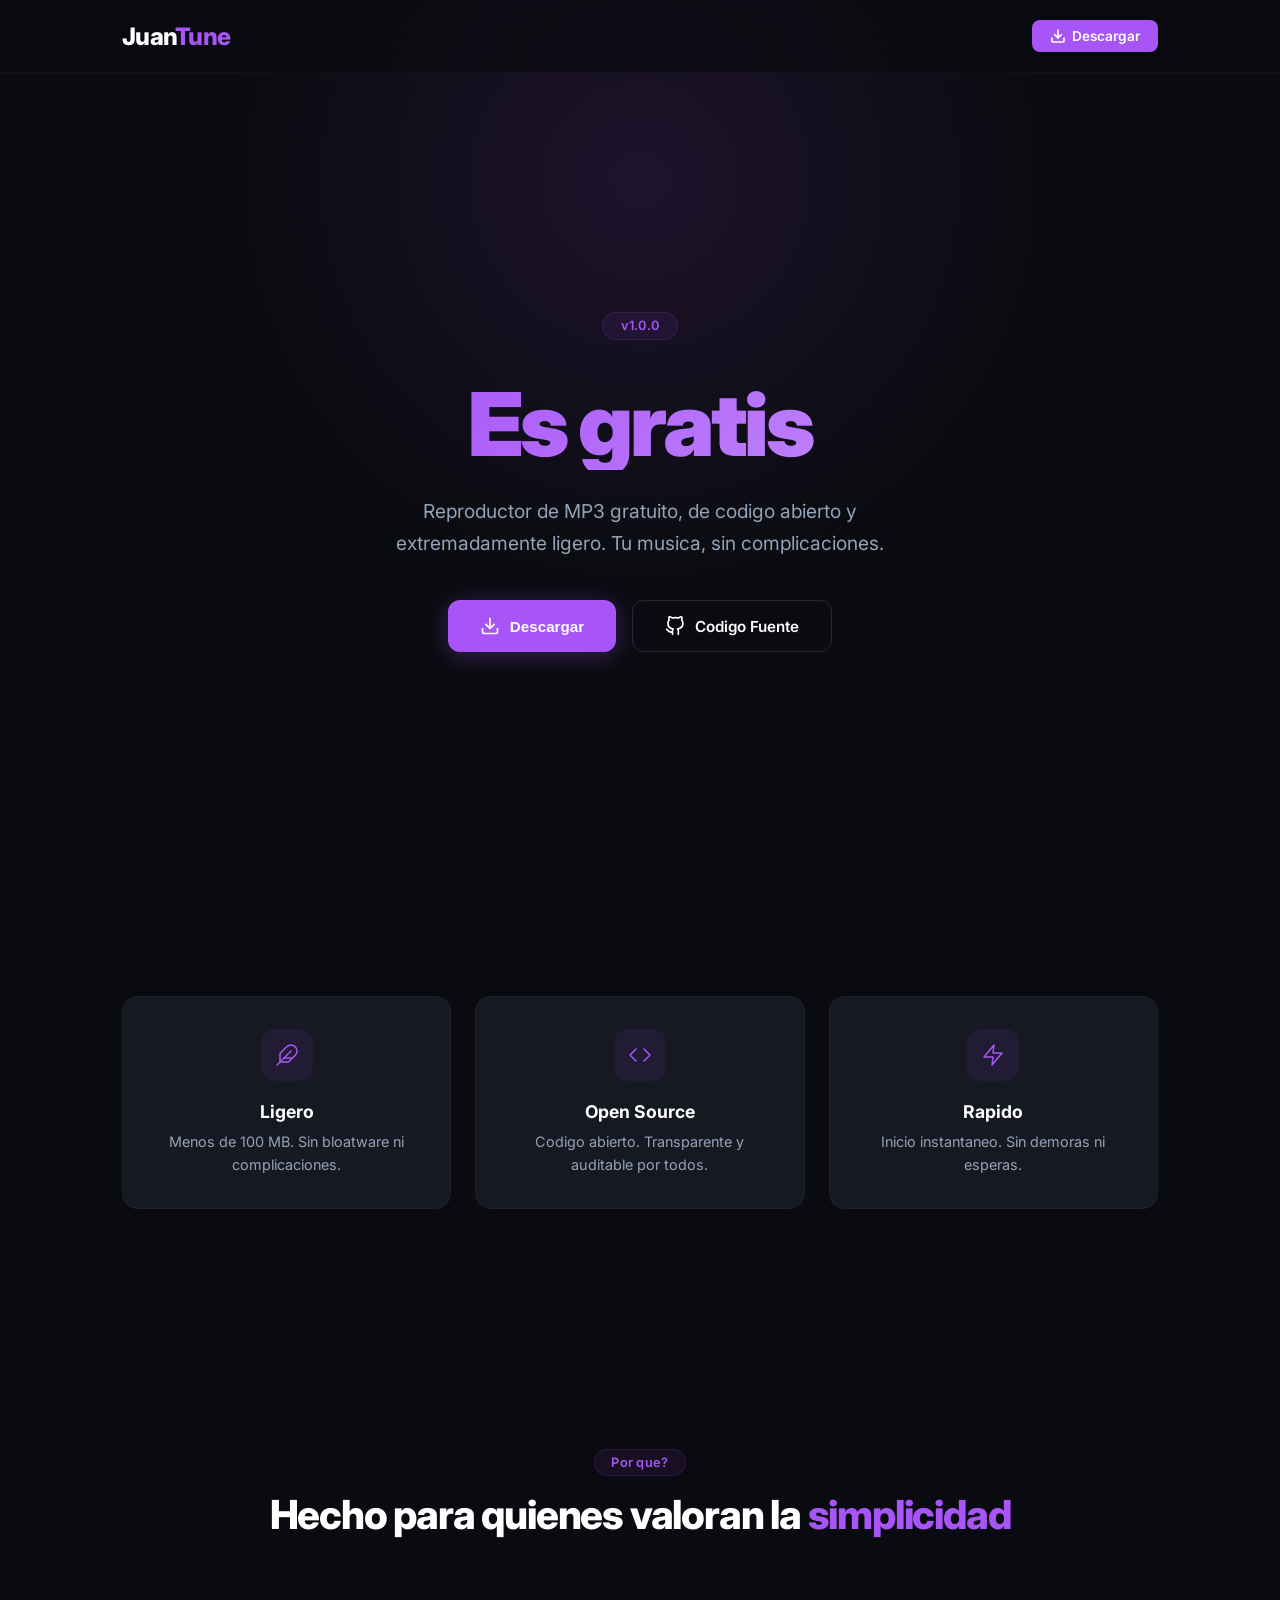
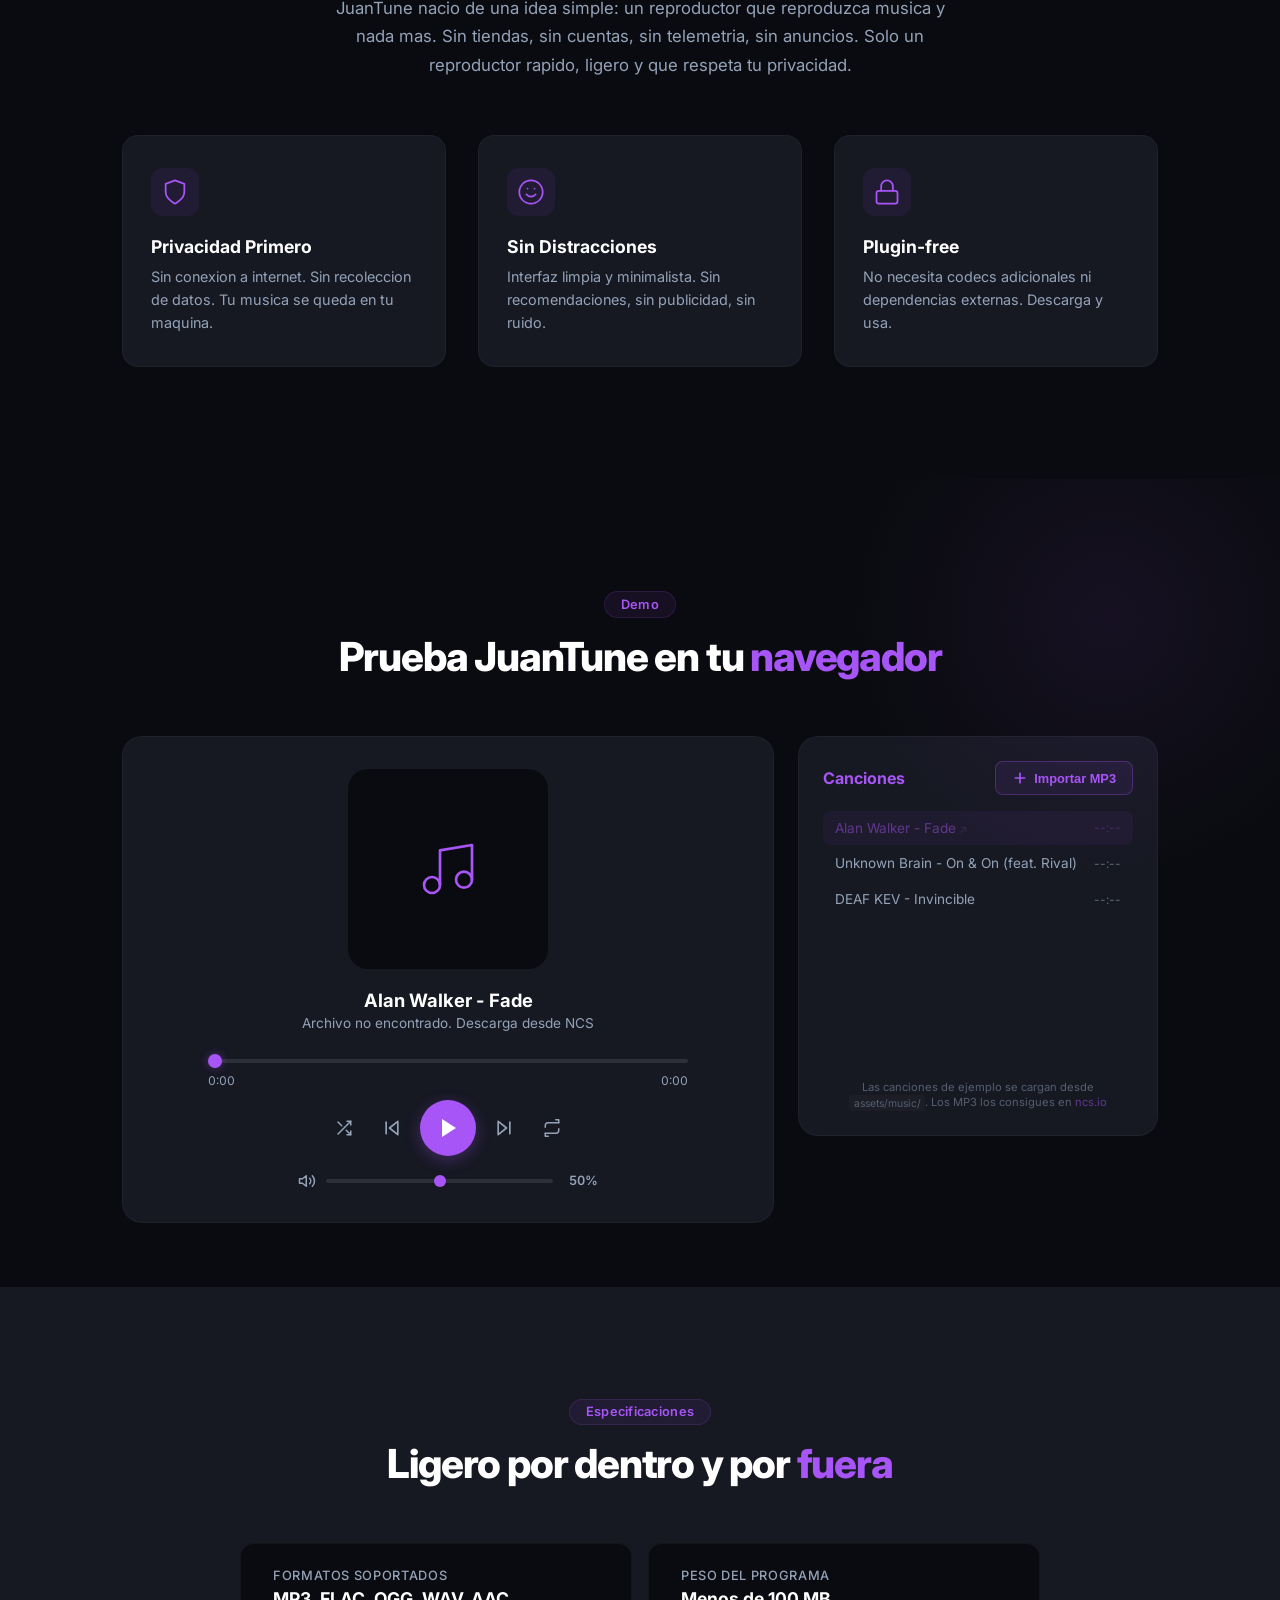
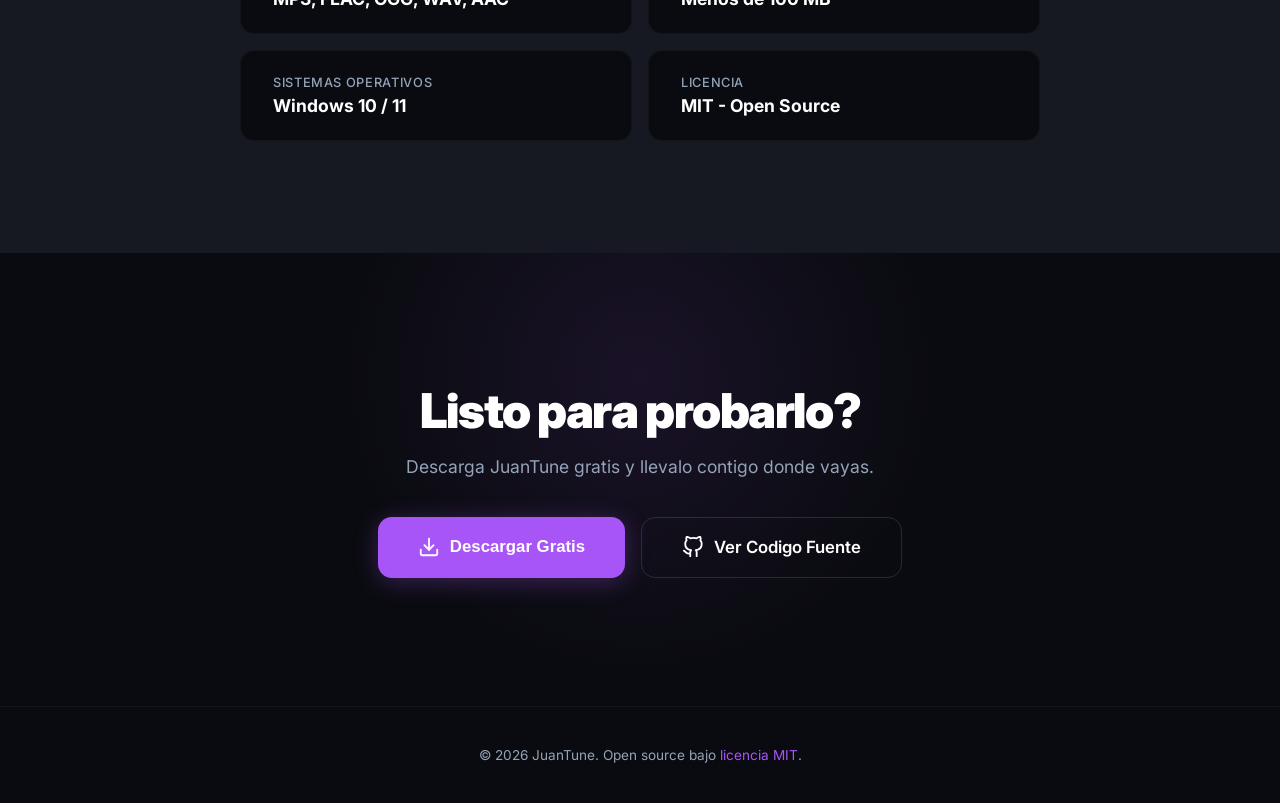
==== commit eaa9a705: "INDEXACION DE GOOGLE" ====
--- a/index.html
+++ b/index.html
@@ -9,6 +9,7 @@
     <link rel="preconnect" href="https://fonts.gstatic.com" crossorigin>
     <link href="https://fonts.googleapis.com/css2?family=Inter:wght@300;400;500;600;700;800;900&display=swap" rel="stylesheet">
     <link rel="stylesheet" href="css/style.css">
+    <meta name="google-site-verification" content="mWXayxFpPkg_3FM_ZB_rYpTZyEcMw1QX-7z82nmFEgA" />
 </head>
 <body>
 
